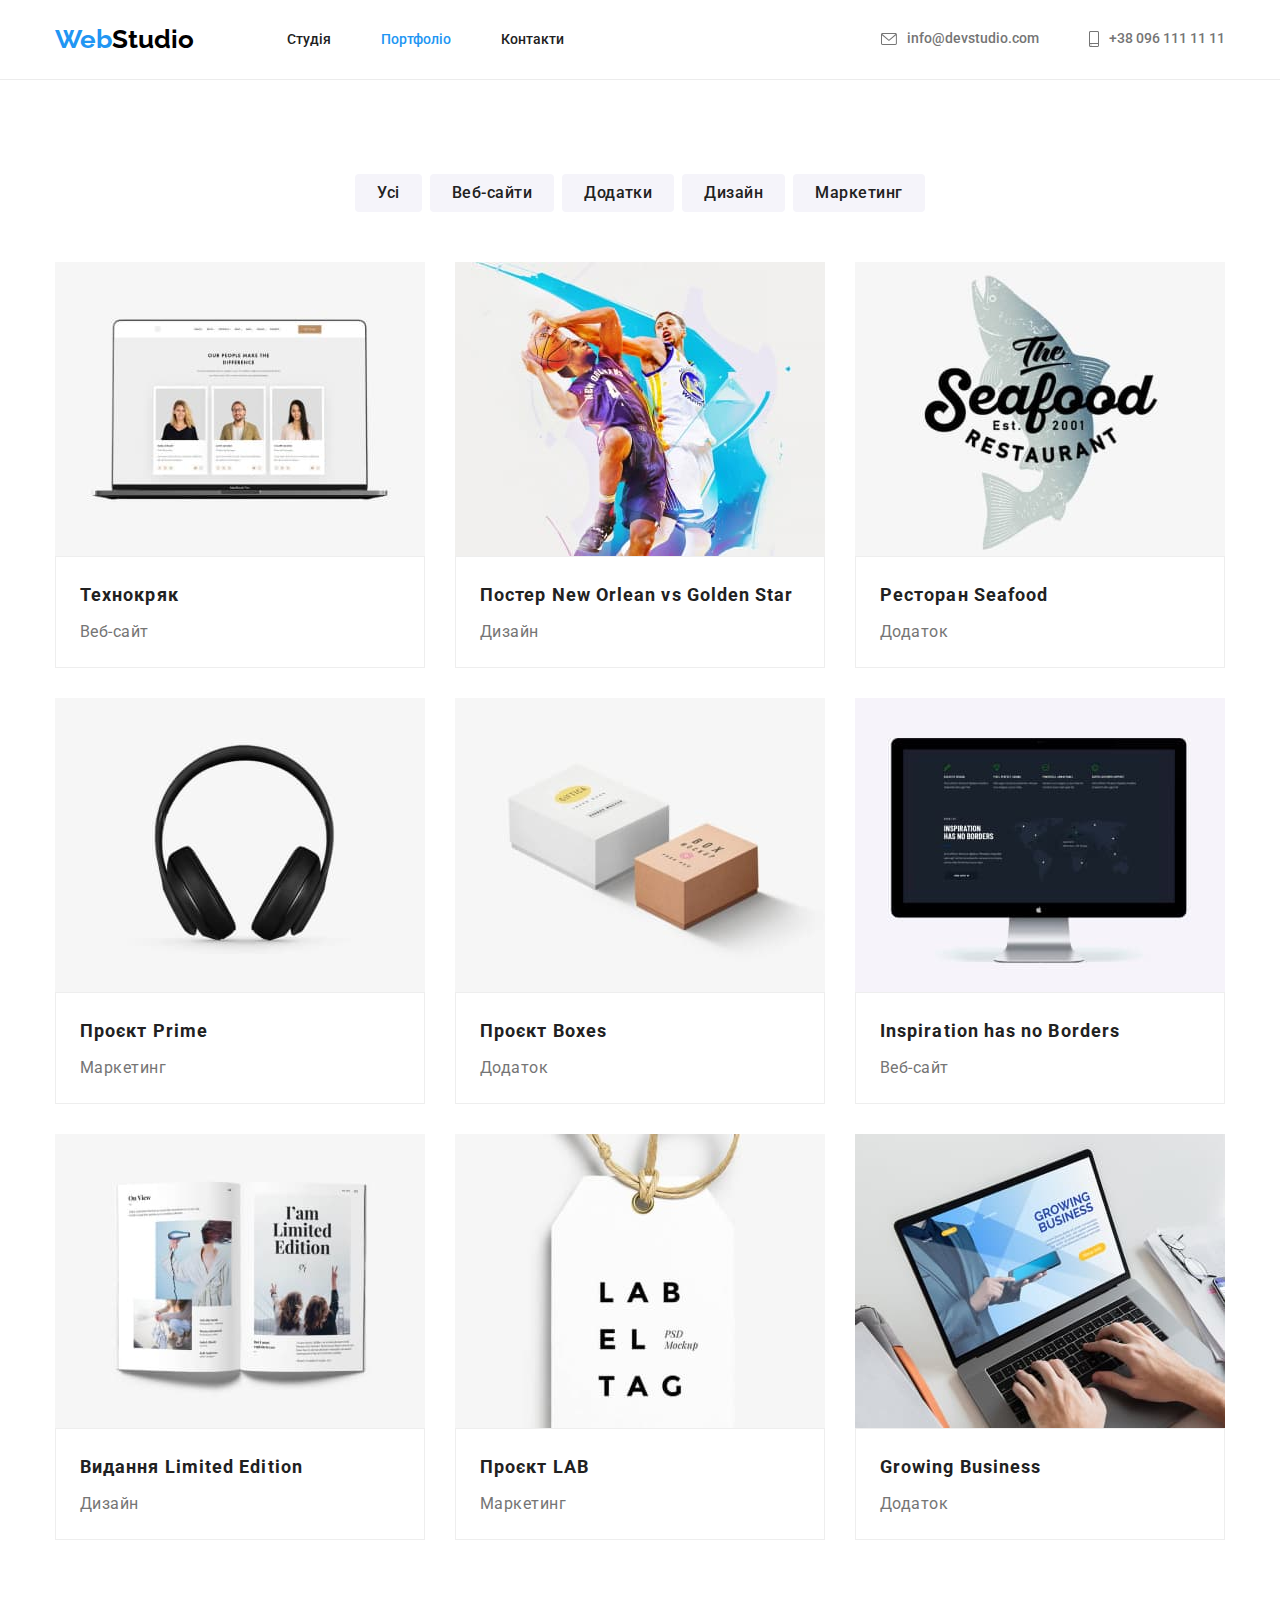
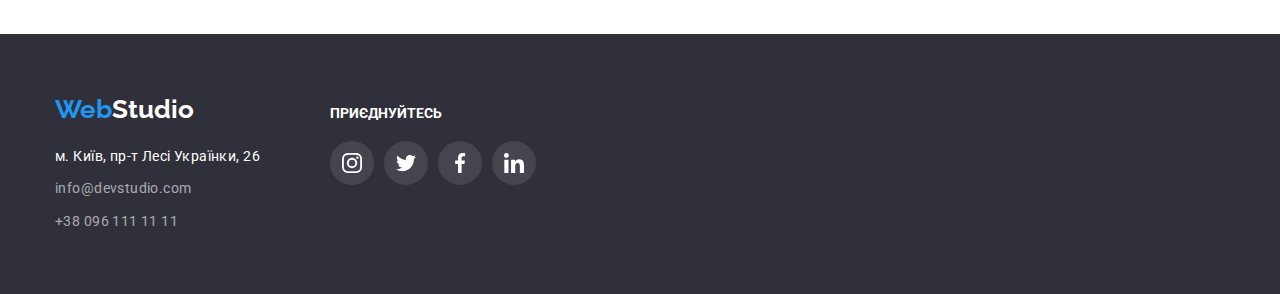
==== portfolio.html @ 9d4edd41 "initial" ====
<!DOCTYPE html>
<html lang="uk">
<head>
  <meta charset="UTF-8">
  <meta http-equiv="X-UA-Compatible" content="IE=edge">
  <meta name="viewport" content="width=device-width, initial-scale=1.0">
  <title>Портфоліо</title>
  <link rel="preconnect" href="https://fonts.googleapis.com">
  <link rel="preconnect" href="https://fonts.gstatic.com" crossorigin>
  <link href="https://fonts.googleapis.com/css2?family=Raleway:wght@700&family=Roboto:wght@400;500;700;900&display=swap"
    rel="stylesheet">
  <link rel="stylesheet" href="https://cdnjs.cloudflare.com/ajax/libs/modern-normalize/1.1.0/modern-normalize.min.css">
  <link rel="stylesheet" href="./styles/style.css">
</head>
<body>
  <header class="header">
    <div class="container nav-container">
      <nav class="nav-flex">
        <a href="./index.html" class="link logo-link">Web<span class="logo-part-black">Studio</span></a>
        <ul class="list nav-list">
          <li class="item"><a href="./index.html" class="link navigation">Студія</a></li>
          <li class="item"><a href="./portfolio.html" class="link current navigation">Портфоліо</a></li>
          <li class="item"><a href="4Сторінка" class="link navigation">Контакти</a></li>
        </ul>
      </nav>
      <ul class="list contacts-list">
        <li class="item mail"><a href="mailto:info@devstudio.com" class="link contacts-header">
            <svg class="icon-header" width="16" height="12">
              <use href="./images/symbol-defs.svg#icon-mail"></use>
            </svg>
            info@devstudio.com</a></li>
        <li class="item tel"><a href="tel:+380961111111" class="link contacts-header">
            <svg class="icon-header" width="10" height="16">
              <use href="./images/symbol-defs.svg#icon-smartphone"></use>
            </svg>
            +38 096 111 11 11</a></li>
      </ul>
    </div>
  
  </header>
  <main>
  <section class="examples-section">
    <div class="container">
      <h1 hidden>Приклади наших робіт</h1>
      <ul class="list filter-list">
        <li class="item"><button type="button" class="filter">Усі</button></li>
        <li class="item"><button type="button" class="filter">Веб-сайти</button></li>
        <li class="item"><button type="button" class="filter">Додатки</button></li>
        <li class="item"><button type="button" class="filter">Дизайн</button></li>
        <li class="item"><button type="button" class="filter">Маркетинг</button></li>
      </ul>
      <ul class="list examples-list">
        <li class="example">
          <img class="img-block bred" src="./images/img.1.portfolio.jpg" alt="Сайт проекту Технокряк" width="370" height="294">
          <div class="example-border">
            <h2 class="example-title">Технокряк</h2>
            <p class="example-type">Веб-сайт</p>
          </div>
        </li>
        <li class="example">
          <img class="img-block" src="./images/img.2.portfolio.jpg" alt="Постер New Orlean vs Golden Star" width="370" height="294">
          <div class="example-border">
            <h2 class="example-title">Постер New Orlean vs Golden Star</h2>
            <p class="example-type">Дизайн</p>
          </div>
        </li>
        <li class="example">
          <img class="img-block" src="./images/img.3.portfolio.jpg" alt="Логотип ресторану Seafood" width="370" height="294">
          <div class="example-border">
            <h2 class="example-title">Ресторан Seafood</h2>
            <p class="example-type">Додаток</p>
          </div>
        </li>
        <li class="example">
          <img class="img-block" src="./images/img.4.portfolio.jpg" alt="Чорні навушники" width="370" height="294">
          <div class="example-border">
            <h2 class="example-title">Проєкт Prime</h2>
            <p class="example-type">Маркетинг</p>
          </div>
        </li>
        <li class="example">
          <img class="img-block" src="./images/img.5.portfolio.jpg" alt="Дві коробки з логотипом проекту" width="370" height="294">
          <div class="example-border">
            <h2 class="example-title">Проєкт Boxes</h2>
            <p class="example-type">Додаток</p>
          </div>
        </li>
        <li class="example">
          <img class="img-block" src="./images/img.6.portfolio.jpg" alt="Сайт проекту Inspiration has no Borders" width="370" height="294">
          <div class="example-border">
            <h2 class="example-title">Inspiration has no Borders</h2>
            <p class="example-type">Веб-сайт</p>
          </div>
        </li>
        <li class="example">
          <img class="img-block" src="./images/img.7.portfolio.jpg" alt="Журнальна обгортка" width="370" height="294">
          <div class="example-border">
            <h2 class="example-title">Видання Limited Edition</h2>
            <p class="example-type">Дизайн</p>
          </div>
        </li>
        <li class="example">
          <img class="img-block" src="./images/img.8.portfolio.jpg" alt="Бігунок" width="370" height="294">
          <div class="example-border">
            <h2 class="example-title">Проєкт LAB</h2>
            <p class="example-type">Маркетинг</p>
          </div>
        </li>
        <li class="example">
          <img class="img-block" src="./images/img.9.portfolio.jpg" alt="Ноутбук з відкритим сайтом Growing Business" width="370" height="294">
          <div class="example-border">
            <h2 class="example-title">Growing Business</h2>
            <p class="example-type">Додаток</p>
          </div>
        </li>
      </ul>
    </div>
  </section>
  </main>
  <footer class="footer">
    <div class="container footer-container">
      <div>
        <a href="./index.html" class="link logo-link">Web<span class="logo-part-white">Studio</span></a>
        <address class="adress">
          <ul class="list footer-contacts">
            <li class="item"><a href="https://goo.gl/maps/nEx1NBvYDkWCobhn8" class="link google-adress" target="_blank"
                rel="noopener noreferrer nofollow">м. Київ, пр-т Лесі Українки, 26</a></li>
            <li class="item"><a href="mailto:info@devstudio.com" class="link contacts-footer">info@devstudio.com</a></li>
            <li class="item"><a href="tel:+380961111111" class="link contacts-footer">+38 096 111 11 11</a></li>
          </ul>
        </address>
      </div>
      <div class="footer-social-links">
        <p class="footer-text">Приєднуйтесь</p>
        <ul class="list social-links-list">
          <li class="item">
            <a class="social-link footer-social" href="#">
              <svg class="social-logo">
                <use href="./images/symbol-defs.svg#icon-instagram-2"></use>
              </svg>
            </a>
          </li>
          <li class="item">
            <a class="social-link footer-social" href="#">
              <svg class="social-logo">
                <use href="./images/symbol-defs.svg#icon-twitter-1"></use>
              </svg>
            </a>
          </li>
          <li class="item">
            <a class="social-link footer-social" href="#">
              <svg class="social-logo">
                <use href="./images/symbol-defs.svg#icon-facebook-1"></use>
              </svg>
            </a>
  
          </li>
          <li class="item">
            <a class="social-link footer-social" href="#">
              <svg class="social-logo">
                <use href="./images/symbol-defs.svg#icon-linkedin-1"></use>
              </svg>
            </a>
          </li>
        </ul>
      </div>
    </div>
  </footer>
</body>
</html>
---- styles/style.css ----
:root {
  --main-color: #212121;
  --second-color: #757575;
  --accent-color: #2196F3;
  --main-bcg-color: #ffffff;
  --second-bcg-color:#2F303A;
  
}

body {
  background-color: var(--main-bcg-color);
  color: var(--main-color);
  font-style: normal;
  font-family: 'Roboto', sans-serif;
  font-size: 14px;
}

h1, h2, h3,
h4, h5, h6,
p, ul{
  padding: 0;
  margin: 0;
}


/* general */
.img-block{
  display: block;
}

.container{
  width: 1200px;
  margin: 0 auto;
  padding: 0 15px;
}

.list{
  list-style: none;
}

.link {
  text-decoration: none;
}
.logo-link {
  color: var(--accent-color);
  font-family: 'Raleway';
  font-weight: 700;
  font-size: 26px;
  line-height: 1.19;

}
.link.current {
  color: var(--accent-color);
}

.section-title{
  font-weight: 700;
  font-size: 36px;
  line-height: 1.16;
  text-align: center;
  letter-spacing: 0.03em;
}


/* header */
.header{
  border-bottom: 1px solid #ECECEC;
  padding-top: 24px;
  padding-bottom: 24px;
}
.nav-container{
  display: flex;
  align-items: center;
}
.logo-part-black {
  color: #000000;
}
.nav-flex{
  display: flex;
}
.navigation {
  color: #212121;
  font-weight: 500;
  line-height: 1.14;
}
.navigation:hover,
.navigation:focus{
  color: var(--accent-color);
}
.nav-list{
  display: flex;
  align-items: center;
}
.nav-list {
  margin-left: 93px;
}
.nav-list .item:not(:last-child){
  margin-right: 50px;
}
.contacts-list{
  display: flex;
  margin-left: auto;
  
}
.icon-header{
  fill: currentColor;
  margin-right: 10px;
}
.contacts-list .item:not(:last-child){
  margin-right: 50px;
}
.contacts-header {
  display: flex;
  align-items: center;
  color: var(--second-color);
  font-weight: 500;
  line-height: 1.14;
}
.contacts-header:hover,
.contacts-header:focus {
  color: var(--accent-color);
}


/* main-index.html */
/* hero-section */
.hero {
  min-width: 1200px;
  max-width: 1600px;
  margin-left: auto;
  margin-right: auto;
  background-image: linear-gradient(#2F303A66, #2F303A66), 
    url(../images/hero-bcg.jpg), linear-gradient(#C4C4C4, #C4C4C4);
  background-size: cover;
  background-position: center;
  text-align: center;
  padding-top: 200px;
  padding-bottom: 200px;
}
.hero-title {
  color: #ffffff;
  text-transform: uppercase;
  font-weight: 900;
  font-size: 44px;
  line-height: 1.36;
  letter-spacing: 0.06em;
  margin-bottom: 30px;
  margin-right: auto;
  margin-left: auto;
  max-width: 696px;
  
}
.hero-btn{
  color: #ffffff;
  background-color: var(--accent-color);
  border: none;
  box-shadow: 0px 4px 4px rgba(0, 0, 0, 0.15);
  border-radius: 4px;
  min-width: 216px;
  cursor: pointer;
  padding: 10px 32px;
  font-family: 'Roboto';
  font-weight: 700;
  font-size: 16px;
  line-height: 1.875;
  letter-spacing: 0.06em;
}
.hero-btn:hover,
.hero-btn:focus{
  background-color: #188CE8;
}

/* properties-section */
.properties-list{
  display: flex;
}
.properties-list .item{
  width: 270px;
}
.properties-list .item:not(:last-child){
  margin-right: 30px;
}
.properties{
  padding-top: 94px;
  padding-bottom: 94px;
}
.properties-icon{
  width: 70px;
  height: 70px;
}
.properties-svg-container{
  padding: 25px 100px;
  margin-bottom: 30px;
  background-color: #F5F4FA;
  border-radius: 4px;
}
.properties-title {
  margin-bottom: 10px;
  line-height: 1.14;
  letter-spacing: 0.03em;
  text-transform: uppercase;
  font-size: 14px;
}
.properties-text {
  font-size: 14px;
  line-height: 1.71;
  letter-spacing: 0.03em;
  color: var(--second-color);
}

/* work-section */
.work-list{
  display: flex;
}

.work-list .item:not(:last-child){
  margin-right: 30px;
}
.work{
  padding-bottom: 94px;
}
.work-title{
  margin-bottom: 50px;
}

/* team-section */
.team-list{
  display: flex;
}
.team-title{
  margin-bottom: 50px;
}
.team{
  background-color: #F5F4FA;
  padding-top: 94px;
  padding-bottom: 94px;
  
}
.team-member{
  background-color: #ffffff;
  box-shadow: 0px 1px 3px rgba(0, 0, 0, 0.12), 0px 1px 1px rgba(0, 0, 0, 0.14), 0px 2px 1px rgba(0, 0, 0, 0.2);
  border-radius: 0px 0px 4px 4px;
  text-align: center;
}
.team-member:not(:last-child){
  margin-right: 30px;
}
.team-name{
  font-weight: 500;
  font-size: 16px;
  line-height: 1.18;    
  letter-spacing: 0.03em;
  color: var(--main-color);
  margin-bottom: 10px;
}
.team-position {
  font-size: 16px;
  line-height: 1.18;
  letter-spacing: 0.03em;
  color: var(--second-color);
  margin-bottom: 16px;
}
.member-description{
  padding-top: 30px;
  padding-bottom: 30px;
}
.social-links-list{
  display: flex;
  justify-content: center;
}
.social-links-list .item:not(:last-child){
  margin-right: 10px;
}
.social-logo{
  display: flex;
  align-items: center;
  width: 20px;
  height: 20px;
  fill: currentColor;
}
.social-link{
  display: inline-block;
  color: #AFB1B8;
  padding: 12px;
}
.social-link:hover,
.social-link:focus{
  border-radius: 50%;
  color: #fff;
  background-color: var(--accent-color);
}


/* clients-section */
.clients{
padding-top: 94px;
padding-bottom: 94px;
}
.clients-title{
  margin-bottom: 50px;
}
.clients-list{
  display: flex;
  justify-content: center;
}
.clients-list .item:not(:last-child) {
  margin-right: 30px;
} 
.client-link{
  display: inline-block;
  padding: 16px 32px;
  border: 1px solid #AFB1B8;
  border-radius: 4px;
  color: #AFB1B8;
}
.company-icon{
  fill: currentColor;
}
.client-link:hover,
.client-link:focus{
  border: 1px solid var(--accent-color);
  color: var(--accent-color);
}


/* footer */
.footer{
  background-color: var(--second-bcg-color);
  padding-top: 60px;
  padding-bottom: 60px;
}
.logo-part-white{
  color: #ffffff;
}
.adress{
  font-style: normal;
}
.google-adress{
  line-height: 1.71;
  letter-spacing: 0.03em;
  color: #FFFFFF;
}
.footer-contacts{
  margin-top: 20px;
}
.footer-contacts .item:not(:last-child){
  margin-bottom: 9px;
}
.contacts-footer{
  line-height: 1.71;
  letter-spacing: 0.03em;
  color: rgba(255, 255, 255, 0.6);
}
.google-adress:hover,
.google-adress:focus,
.contacts-footer:hover,
.contacts-footer:focus{
  color: var(--accent-color);
}
.footer-social-links{
  margin-left: 70px;
}
.footer-text{
  text-transform: uppercase;
  color: #fff;
  line-height: 1.142;
  font-weight: 700;
  margin-bottom: 20px;
}
.footer-container{
  display: flex;
  align-items: baseline;
}
.footer-social{
  background: rgba(255, 255, 255, 0.1);
  border-radius: 50%;
  color: #fff;
}


/* main portfolio.html */
.examples-section{
  padding-top: 94px;
  padding-bottom: 94px;
}
.filter{
  background-color: #F5F4FA;
  border: hidden;
  border-radius: 4px;
  font-family: 'Roboto', sans-serif;
  font-weight: 500;
  font-size: 16px;
  line-height: 1.62;
  letter-spacing: 0.03em;
  color: var(--main-color);
  padding: 6px 22px;
}
.filter:hover, 
.filter:focus{
  color: #ffffff;
  background-color: var(--accent-color);
  box-shadow: 0px 3px 1px rgba(0, 0, 0, 0.1), 0px 1px 2px rgba(0, 0, 0, 0.08), 0px 2px 2px rgba(0, 0, 0, 0.12);
}
.filter-list{
  display: flex;
  justify-content: center;
  margin-bottom: 50px;
}
.filter-list .item:not(:last-child){
  margin-right: 8px;
}
.examples-list{
  display: flex;
  flex-wrap: wrap;
}
.example-title{
  font-size: 18px;
  line-height: 2;
  letter-spacing: 0.06em;
  color: var(--main-color);
  margin-bottom: 4px;
}
.example-type{
  font-size: 16px;
  line-height: 1.87;
  letter-spacing: 0.03em;
  color: var(--second-color);
}
.example{
  width: calc((100% - 60px) / 3);
}
.example:hover,
.example:focus{
  box-shadow: 0px 1px 1px rgba(0, 0, 0, 0.12), 0px 4px 4px rgba(0, 0, 0, 0.06), 1px 4px 6px rgba(0, 0, 0, 0.16);
}
.example:not(:nth-child(3n)){
  margin-right: 30px;
}
.example:not(:nth-last-child(-n + 3)){
  margin-bottom: 30px;
}
.example-border{
  border: 1px solid #EEEEEE;
  padding: 20px 24px;
}
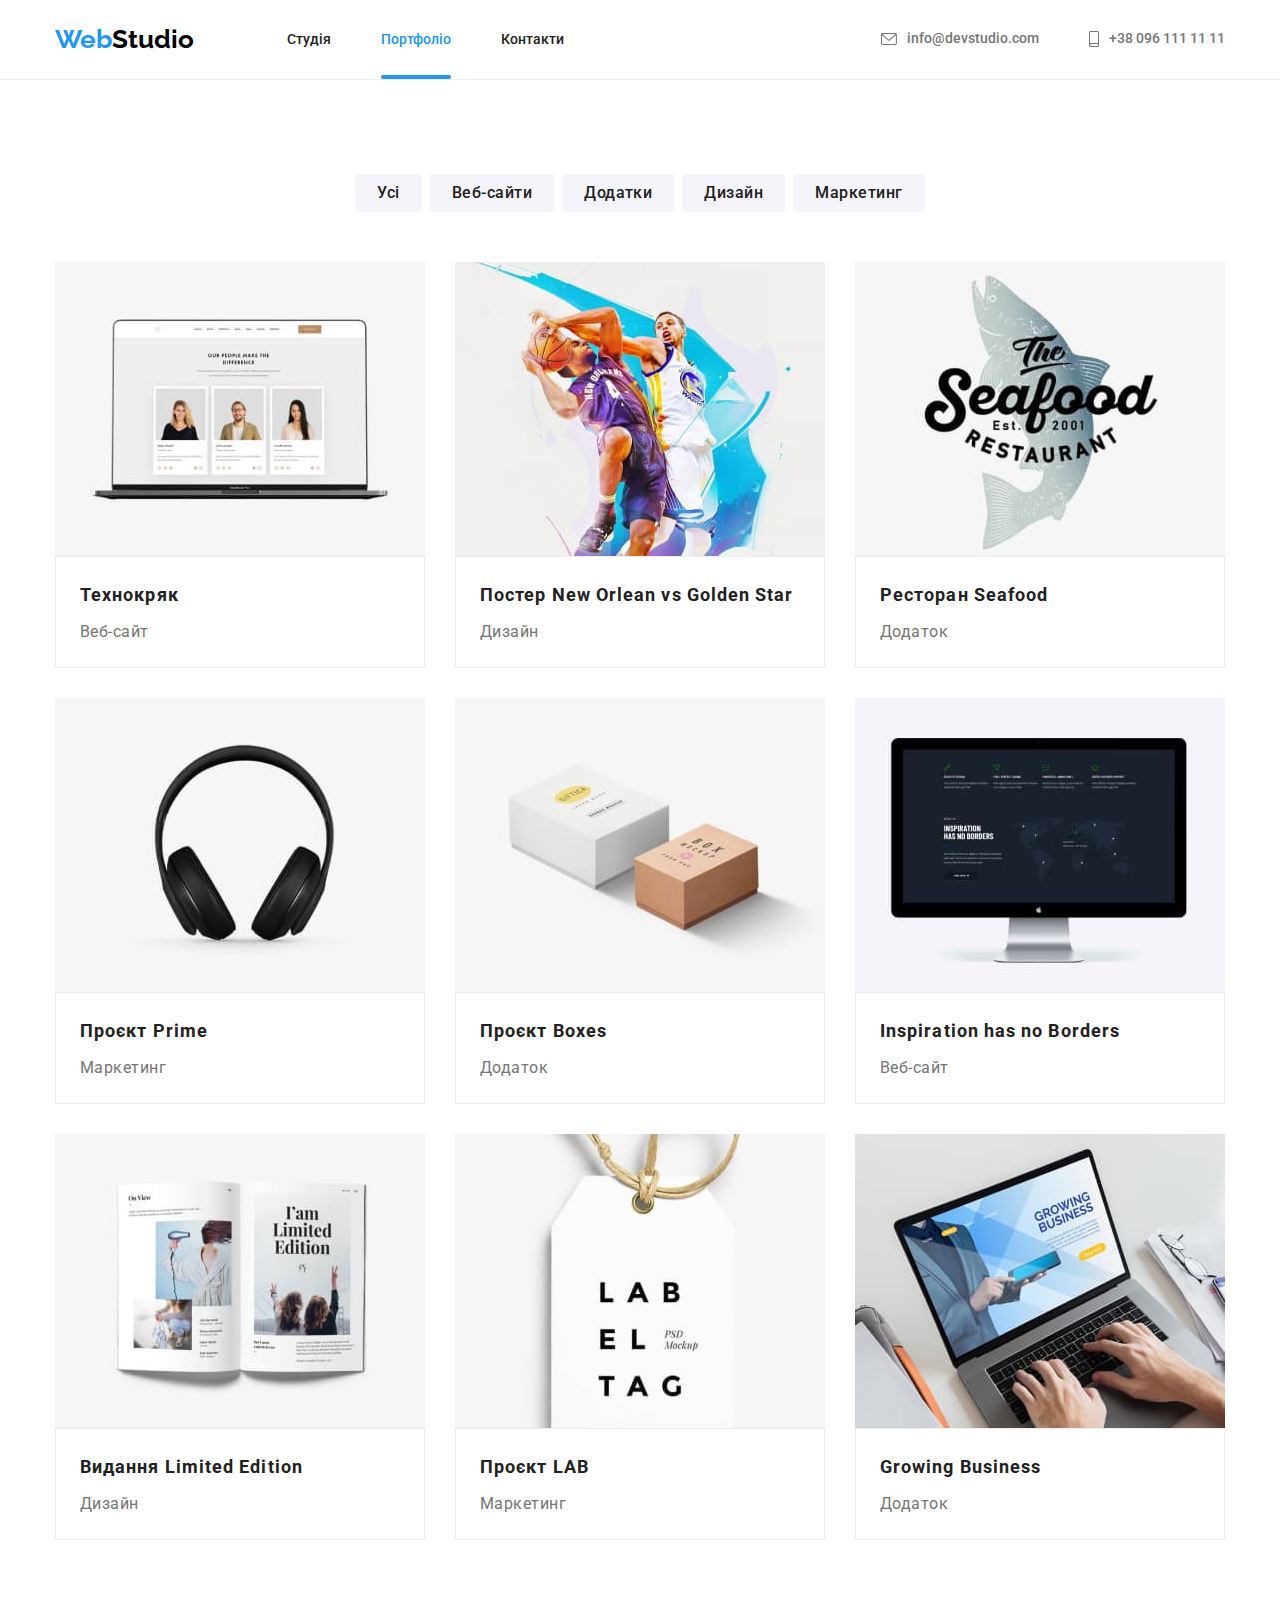
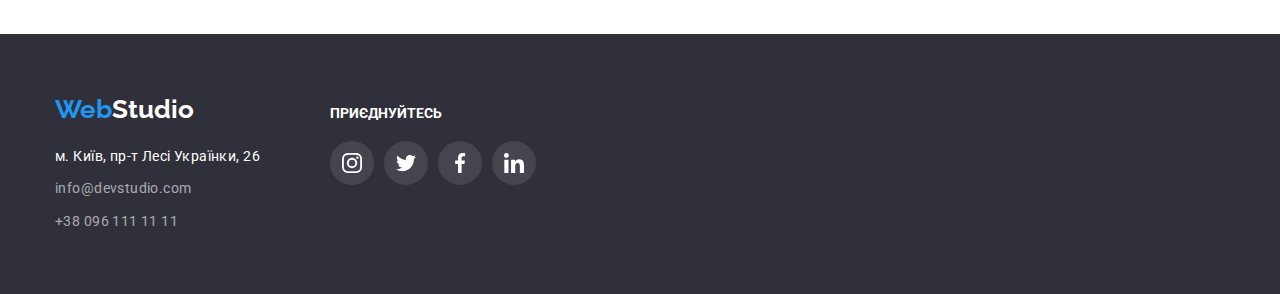
==== commit 6a229e4e: "transitions" ====
--- a/portfolio.html
+++ b/portfolio.html
@@ -36,7 +36,6 @@
             +38 096 111 11 11</a></li>
       </ul>
     </div>
-  
   </header>
   <main>
   <section class="examples-section">
@@ -51,7 +50,13 @@
       </ul>
       <ul class="list examples-list">
         <li class="example">
-          <img class="img-block bred" src="./images/img.1.portfolio.jpg" alt="Сайт проекту Технокряк" width="370" height="294">
+          <div class="example-thumb">
+            <img class="img-block bred" src="./images/img.1.portfolio.jpg" alt="Сайт проекту Технокряк" width="370" height="294">
+            <div class="example-overlay">
+              <p class="example-overlay-text">Ресурс пропонує комплексні пропозиції з різним рівнем функціоналу та сервісів. Все це дозволить відвідувачу отримати
+              вичерпні відомості про компанію чи приватну особу.</p>
+            </div>
+          </div>
           <div class="example-border">
             <h2 class="example-title">Технокряк</h2>
             <p class="example-type">Веб-сайт</p>
--- a/styles/style.css
+++ b/styles/style.css
@@ -51,6 +51,19 @@
 }
 .link.current {
   color: var(--accent-color);
+  
+}
+.current::after{
+  content: "";
+  position: absolute;
+  display: inline-block;
+  width: 100%;
+  background-color: var(--accent-color);
+  height: 4px;
+  border-radius: 2px;
+  left: 50%;
+  bottom: 0%;
+  transform: translate(-50%, 0%);
 }
 
 .section-title{
@@ -82,6 +95,11 @@
   color: #212121;
   font-weight: 500;
   line-height: 1.14;
+  padding-top:  32px;
+  padding-bottom: 32px;
+  position: relative;
+
+  transition: color 250ms cubic-bezier(0.4, 0, 0.2, 1);
 }
 .navigation:hover,
 .navigation:focus{
@@ -91,9 +109,11 @@
   display: flex;
   align-items: center;
 }
+
 .nav-list {
   margin-left: 93px;
 }
+
 .nav-list .item:not(:last-child){
   margin-right: 50px;
 }
@@ -115,6 +135,8 @@
   color: var(--second-color);
   font-weight: 500;
   line-height: 1.14;
+
+  transition: color 250ms cubic-bezier(0.4, 0, 0.2, 1);
 }
 .contacts-header:hover,
 .contacts-header:focus {
@@ -164,6 +186,8 @@
   font-size: 16px;
   line-height: 1.875;
   letter-spacing: 0.06em;
+
+  transition: background-color 250ms cubic-bezier(0.4, 0, 0.2, 1) ;
 }
 .hero-btn:hover,
 .hero-btn:focus{
@@ -216,6 +240,24 @@
 .work-list .item:not(:last-child){
   margin-right: 30px;
 }
+
+.work-thumb {
+  position: relative;
+}
+.work-thumb-text{
+  position: absolute;
+  bottom: 0;
+  color: #fff;
+  background-color: rgba(47, 48, 58, 0.8);
+  padding-top: 27px;
+  padding-bottom: 27px;
+  text-align: center;
+  width: 100%;
+  font-weight: 700;
+  line-height: 1.14;
+  text-transform: uppercase;
+  letter-spacing: 0.03em;
+}
 .work{
   padding-bottom: 94px;
 }
@@ -282,10 +324,14 @@
   display: inline-block;
   color: #AFB1B8;
   padding: 12px;
+  border-radius: 50%;
+
+  transition: background-color 250ms cubic-bezier(0.4, 0, 0.2, 1),
+   color 250ms cubic-bezier(0.4, 0, 0.2, 1);
 }
 .social-link:hover,
 .social-link:focus{
-  border-radius: 50%;
+  
   color: #fff;
   background-color: var(--accent-color);
 }
@@ -312,6 +358,8 @@
   border: 1px solid #AFB1B8;
   border-radius: 4px;
   color: #AFB1B8;
+
+  transition: color 250ms cubic-bezier(0.4, 0, 0.2, 1);
 }
 .company-icon{
   fill: currentColor;
@@ -339,6 +387,8 @@
   line-height: 1.71;
   letter-spacing: 0.03em;
   color: #FFFFFF;
+
+  transition: color 250ms cubic-bezier(0.4, 0, 0.2, 1);
 }
 .footer-contacts{
   margin-top: 20px;
@@ -350,6 +400,8 @@
   line-height: 1.71;
   letter-spacing: 0.03em;
   color: rgba(255, 255, 255, 0.6);
+
+  transition: color 250ms cubic-bezier(0.4, 0, 0.2, 1);
 }
 .google-adress:hover,
 .google-adress:focus,
@@ -394,6 +446,10 @@
   letter-spacing: 0.03em;
   color: var(--main-color);
   padding: 6px 22px;
+
+  transition: color 250ms cubic-bezier(0.4, 0, 0.2, 1),
+  background-color 250ms cubic-bezier(0.4, 0, 0.2, 1), 
+  box-shadow 250ms cubic-bezier(0.4, 0, 0.2, 1);
 }
 .filter:hover, 
 .filter:focus{
@@ -428,6 +484,32 @@
 }
 .example{
   width: calc((100% - 60px) / 3);
+  transition: box-shadow 250ms cubic-bezier(0.4, 0, 0.2, 1);
+}
+.example-thumb{
+  position: relative;
+  overflow: hidden;
+}
+.example-overlay{
+  position: absolute;
+  top: 0%;
+  left: 0%;
+  width: 100%;
+  height: 100%;
+  padding: 63px 24px;
+  background: rgba(33, 150, 243, 0.9);
+  transform: translateY(100%);
+  transition: transform 250ms cubic-bezier(0.4, 0, 0.2, 1);
+}
+.example-overlay-text{
+  font-weight: 400;
+  font-size: 18px;
+  line-height: 1.55;
+  letter-spacing: 0.03em;
+  color: #FFFFFF;
+}
+.example:hover .example-overlay{
+  transform: translateY(0%);
 }
 .example:hover,
 .example:focus{
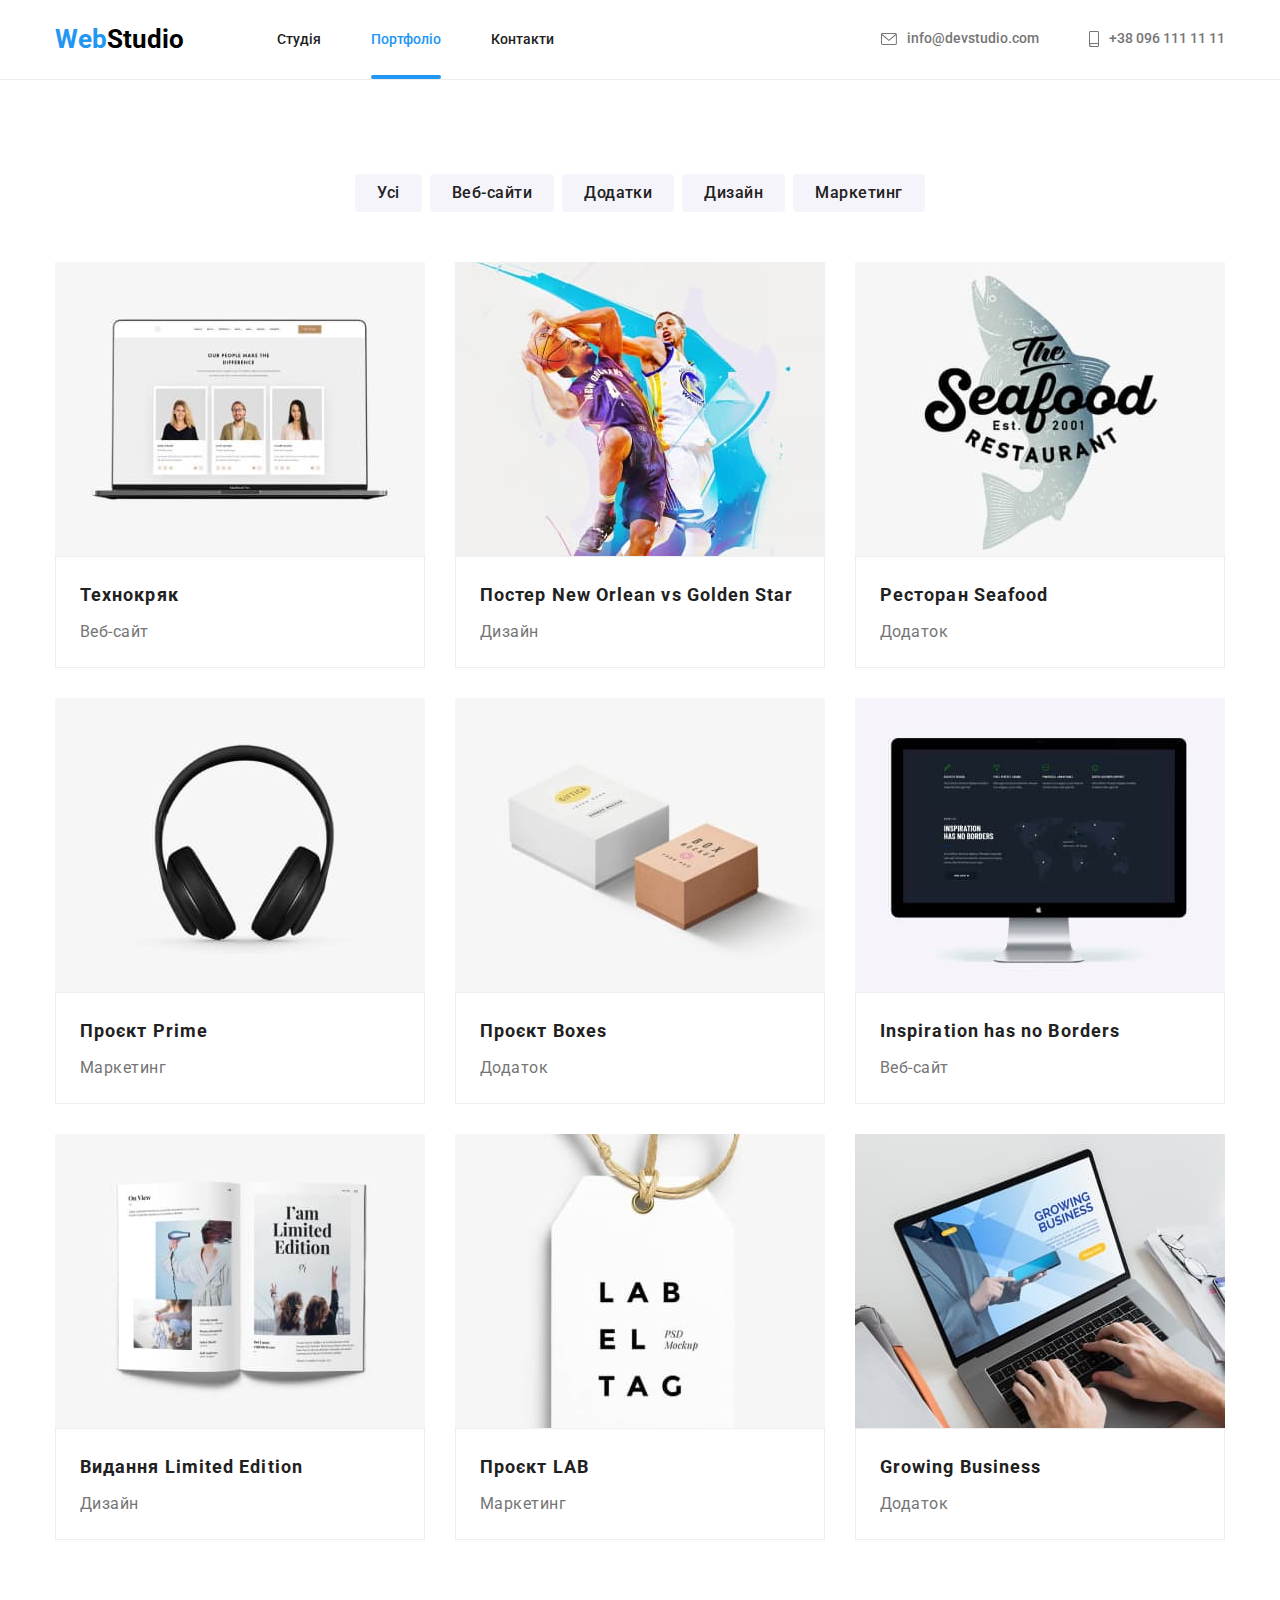
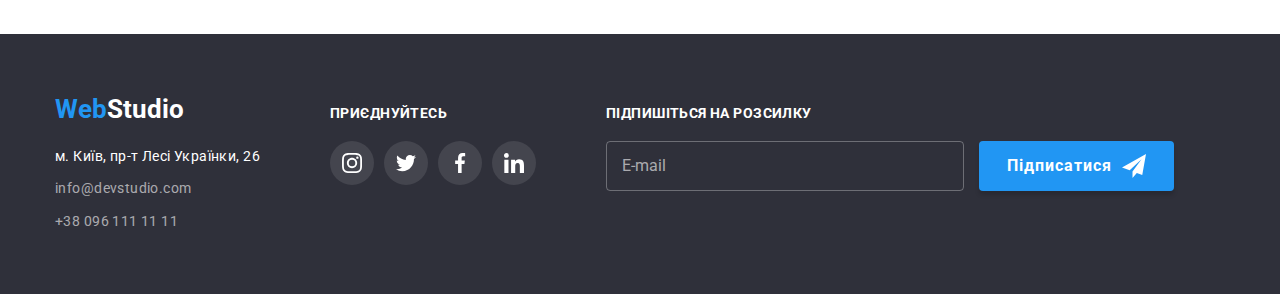
==== commit 5423df89: "subscribe" ====
--- a/portfolio.html
+++ b/portfolio.html
@@ -169,6 +169,17 @@
           </li>
         </ul>
       </div>
+      <form class="subscribe-form">
+        <label for="subscribe" class="subscribe-label footer-text">Підпишіться на розсилку</label>
+        <div class="subscribe-container">
+          <input type="email" class="email-input" placeholder="E-mail" id="subscribe">
+          <button type="submit" class="subscribe-btn">Підписатися
+            <svg class="subscribe-svg" width="24" height="24">
+              <use href="./images/symbol-defs.svg#icon-send"></use>
+            </svg>
+          </button>
+        </div>
+      </form>
     </div>
   </footer>
 </body>
--- a/styles/style.css
+++ b/styles/style.css
@@ -43,7 +43,7 @@
 }
 .logo-link {
   color: var(--accent-color);
-  font-family: 'Raleway';
+  font-family: 'Raleway' sans-serif;
   font-weight: 700;
   font-size: 26px;
   line-height: 1.19;
@@ -74,6 +74,51 @@
   letter-spacing: 0.03em;
 }
 
+.backdrop{
+  position: fixed;
+  left: 0px;
+  top: 0px;
+  width: 100vw;
+  height: 100vh;
+  background-color : rgba(0, 0, 0, 0.2);
+  opacity: 1;
+  transition: opacity 250ms cubic-bezier(0.4, 0, 0.2, 1);
+}
+.backdrop.is-hidden{
+  opacity: 0;
+  pointer-events: none;
+}
+
+.modal{
+  position: absolute;
+  left: 50%;
+  top: 50%;
+  transform: translate(-50%, -50%) scale(1);
+  height: 581px;
+  width: 528px;
+  padding: 40px;
+  background-color: #fff;
+  border-radius: 4px;
+  transition: transform 250ms cubic-bezier(0.4, 0, 0.2, 1);
+}
+.backdrop.is-hidden .modal{
+  transform: translate(-50%, -50%) scale(0.8);
+}
+.close-btn{
+  position: absolute;
+  top: 8px;
+  right: 8px;
+  border-radius: 50%;
+  width: 30px;
+  height: 30px;
+  background: #FFFFFF;
+  border: 1px solid rgba(0, 0, 0, 0.1);
+  cursor: pointer;
+  transition: fill 250ms cubic-bezier(0.4, 0, 0.2, 1);
+}
+.close-btn:hover{
+  fill: var(--accent-color);
+}
 
 /* header */
 .header{
@@ -181,7 +226,7 @@
   min-width: 216px;
   cursor: pointer;
   padding: 10px 32px;
-  font-family: 'Roboto';
+  font-family: 'Roboto' sans-serif;
   font-weight: 700;
   font-size: 16px;
   line-height: 1.875;
@@ -415,6 +460,7 @@
 .footer-text{
   text-transform: uppercase;
   color: #fff;
+  letter-spacing: 0.03em;
   line-height: 1.142;
   font-weight: 700;
   margin-bottom: 20px;
@@ -428,7 +474,51 @@
   border-radius: 50%;
   color: #fff;
 }
-
+.subscribe-label{
+  display: block;
+}
+.subscribe-form{
+  margin-left: 70px;
+}
+.subscribe-container{
+  display: flex;
+}
+.email-input{
+  border: 1px solid rgba(255, 255, 255, 0.3);
+  border-radius: 4px;
+  background-color: inherit;
+  width: 358px;
+  padding-top: 15px;
+  padding-bottom: 15px;
+  padding-left: 15px;
+  color: #FFFFFF;
+}
+.email-input::placeholder{
+  color: rgba(255, 255, 255, 0.6);
+  font-size: 16px;
+}
+.subscribe-btn{
+  display: flex;
+  align-items: center;
+  color: #ffffff;
+  background-color: var(--accent-color);
+  box-shadow: 0px 4px 4px rgba(0, 0, 0, 0.15);
+  border: none;
+  letter-spacing: 0.06em;
+  border-radius: 4px;
+  cursor: pointer;
+  margin-left: 15px;
+  padding: 10px 28px;
+  font-family: 'Roboto' sans-serif;
+  font-weight: 700;
+  font-size: 16px;
+  line-height: 1.875;
+}
+
+.subscribe-svg{
+  fill: #fff;
+  margin-left: 10px;
+}
 
 /* main portfolio.html */
 .examples-section{
